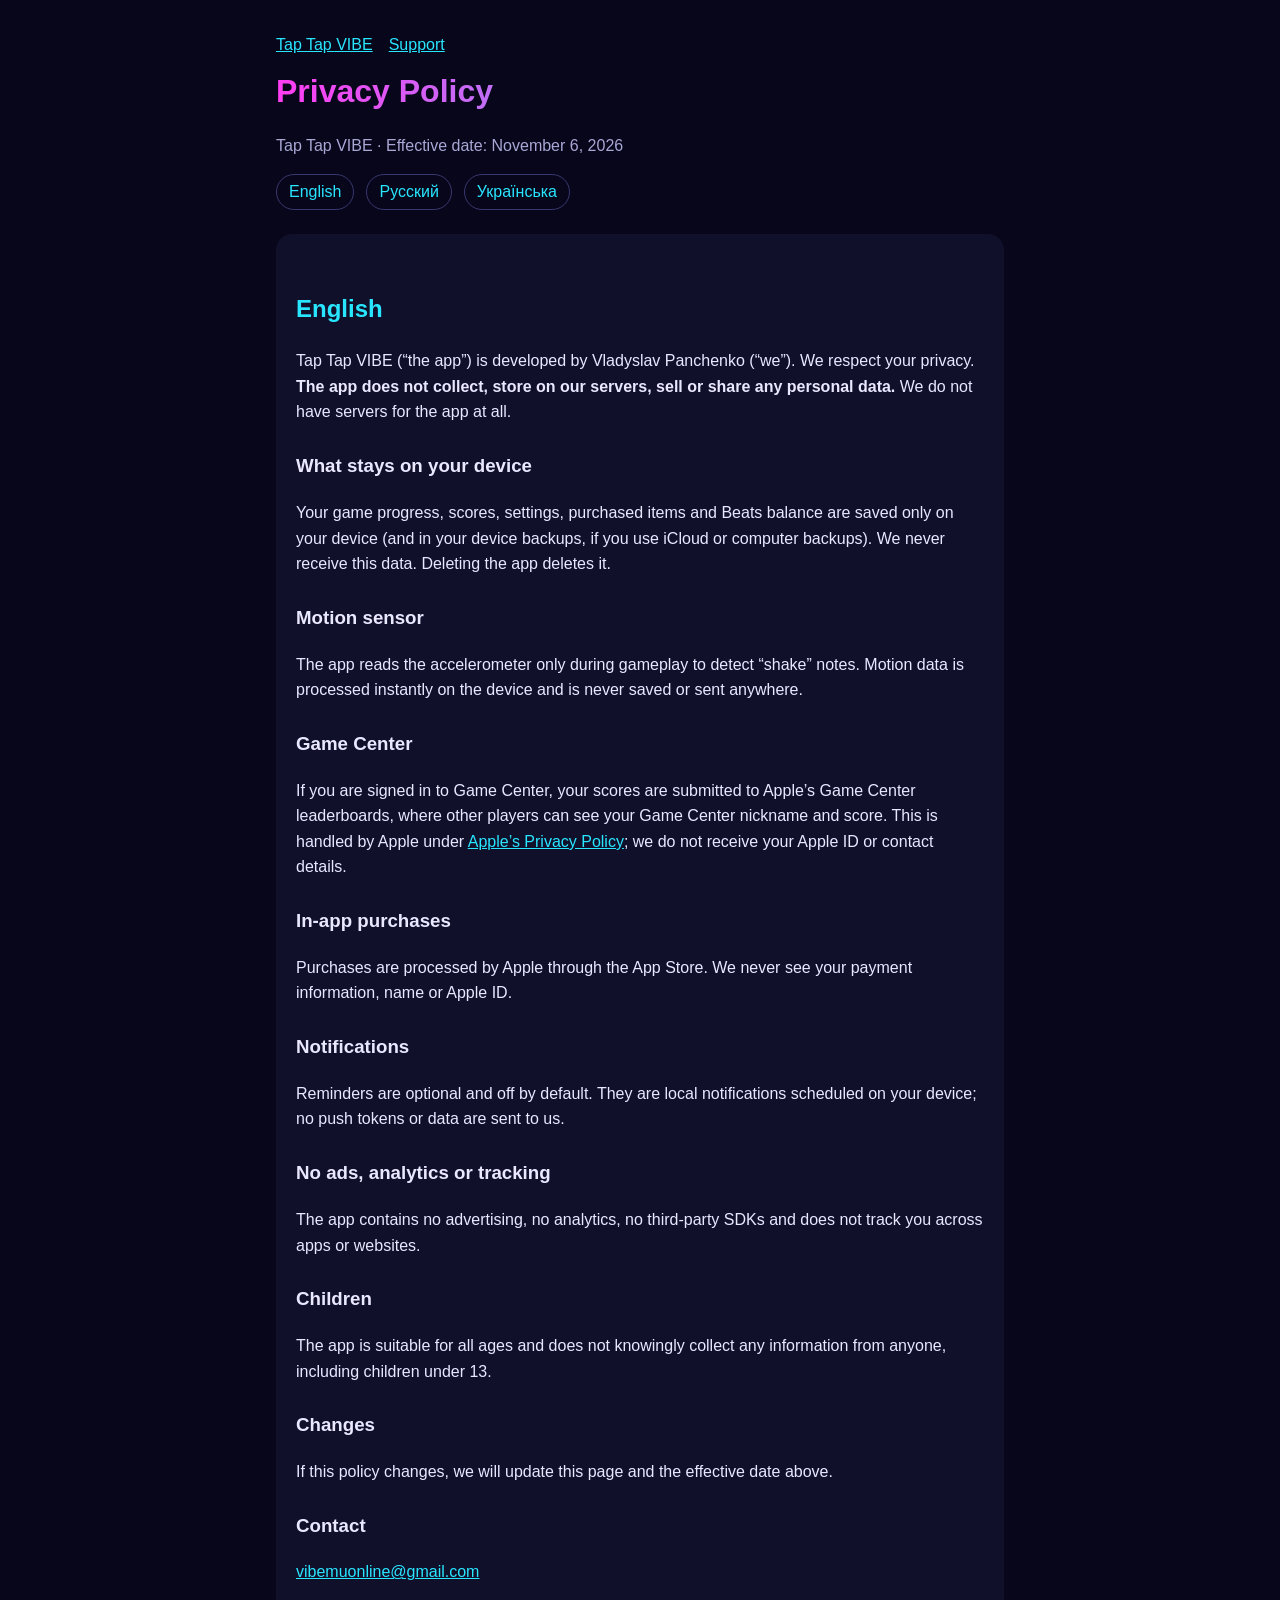
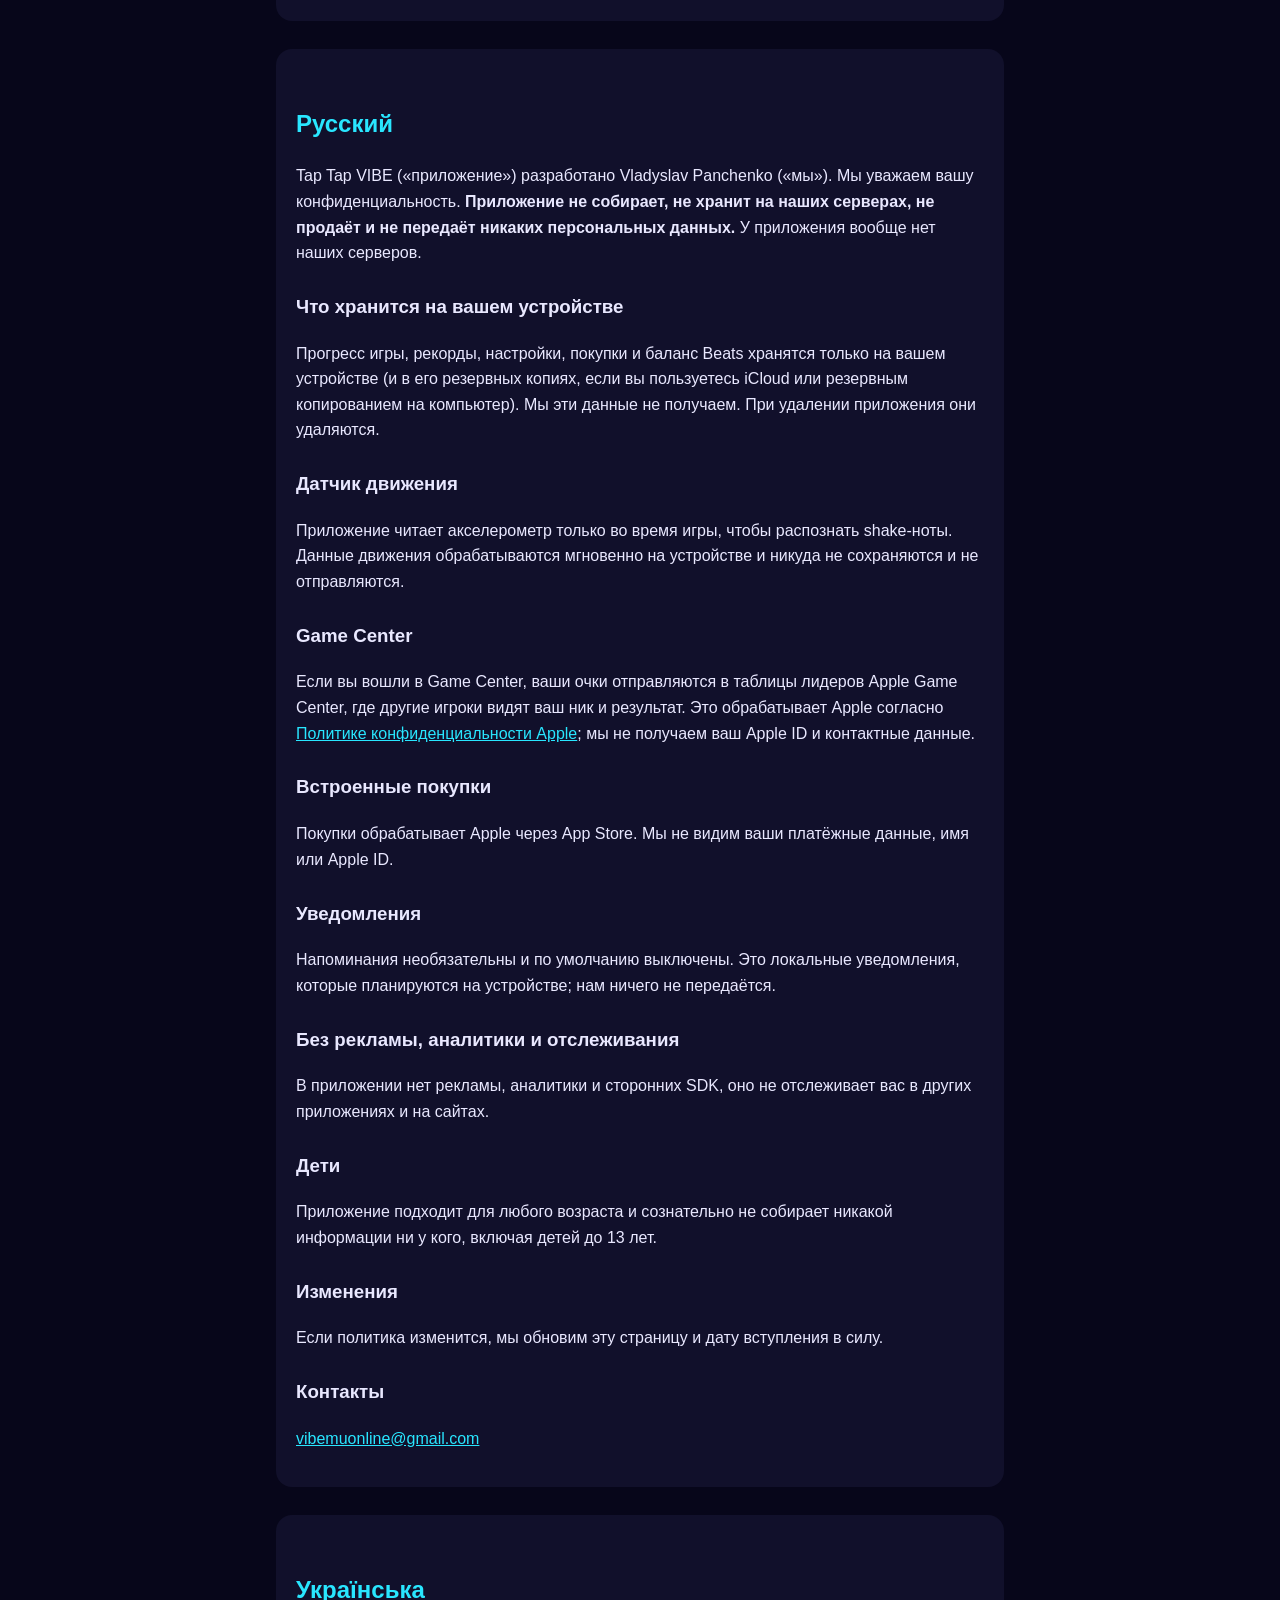
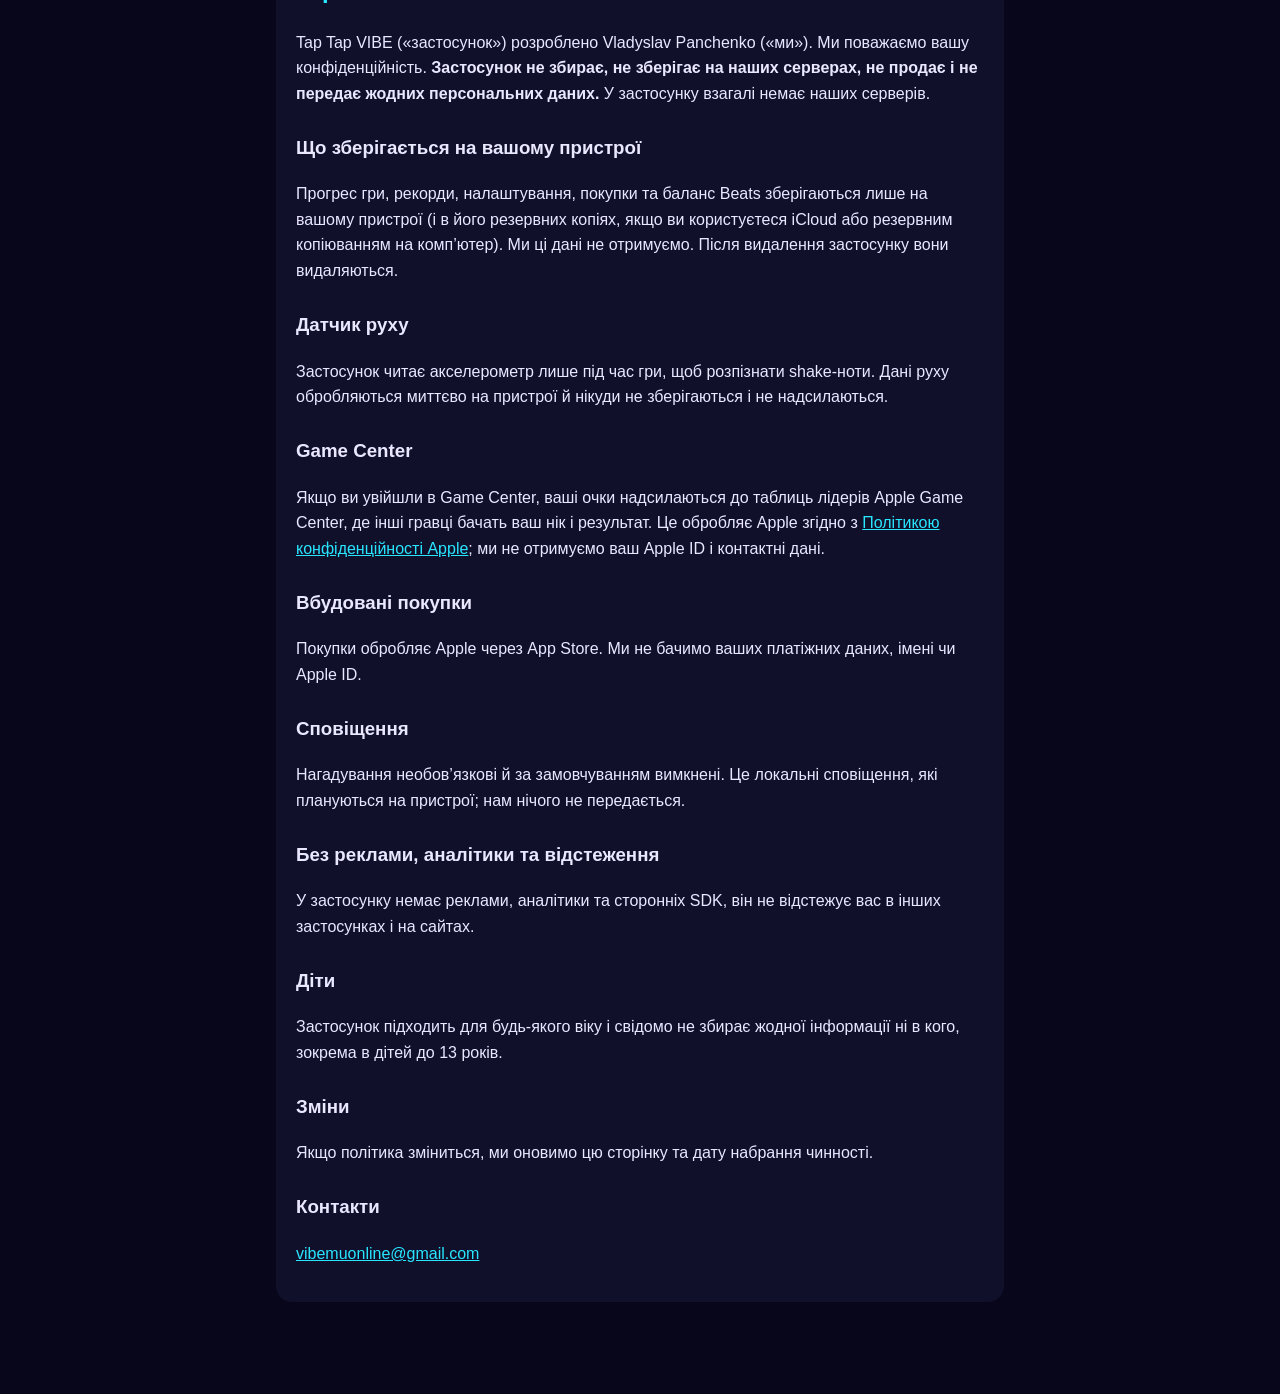
==== privacy.html @ b90d2db9 "Tap Tap VIBE support and privacy pages" ====
<!doctype html>
<html lang="en"><head><meta charset="utf-8"><meta name="viewport" content="width=device-width,initial-scale=1">
<title>Tap Tap VIBE Privacy</title><link rel="stylesheet" href="style.css"></head>
<body><main>
<nav class="top"><a href="index.html">Tap Tap VIBE</a><a href="support.html">Support</a></nav>
<h1>Privacy Policy</h1>
<p class="muted">Tap Tap VIBE · Effective date: November 6, 2026</p>
<div class="langs"><a href="#en">English</a><a href="#ru">Русский</a><a href="#uk">Українська</a></div>

<section class="lang" id="en">
<h2>English</h2>
<p>Tap Tap VIBE (“the app”) is developed by Vladyslav Panchenko (“we”). We respect your privacy. <strong>The app does not collect, store on our servers, sell or share any personal data.</strong> We do not have servers for the app at all.</p>
<h3>What stays on your device</h3>
<p>Your game progress, scores, settings, purchased items and Beats balance are saved only on your device (and in your device backups, if you use iCloud or computer backups). We never receive this data. Deleting the app deletes it.</p>
<h3>Motion sensor</h3>
<p>The app reads the accelerometer only during gameplay to detect “shake” notes. Motion data is processed instantly on the device and is never saved or sent anywhere.</p>
<h3>Game Center</h3>
<p>If you are signed in to Game Center, your scores are submitted to Apple’s Game Center leaderboards, where other players can see your Game Center nickname and score. This is handled by Apple under <a href="https://www.apple.com/legal/privacy/">Apple’s Privacy Policy</a>; we do not receive your Apple ID or contact details.</p>
<h3>In-app purchases</h3>
<p>Purchases are processed by Apple through the App Store. We never see your payment information, name or Apple ID.</p>
<h3>Notifications</h3>
<p>Reminders are optional and off by default. They are local notifications scheduled on your device; no push tokens or data are sent to us.</p>
<h3>No ads, analytics or tracking</h3>
<p>The app contains no advertising, no analytics, no third-party SDKs and does not track you across apps or websites.</p>
<h3>Children</h3>
<p>The app is suitable for all ages and does not knowingly collect any information from anyone, including children under 13.</p>
<h3>Changes</h3>
<p>If this policy changes, we will update this page and the effective date above.</p>
<h3>Contact</h3>
<p><a href="mailto:vibemuonline@gmail.com">vibemuonline@gmail.com</a></p>
</section>

<section class="lang" id="ru">
<h2>Русский</h2>
<p>Tap Tap VIBE («приложение») разработано Vladyslav Panchenko («мы»). Мы уважаем вашу конфиденциальность. <strong>Приложение не собирает, не хранит на наших серверах, не продаёт и не передаёт никаких персональных данных.</strong> У приложения вообще нет наших серверов.</p>
<h3>Что хранится на вашем устройстве</h3>
<p>Прогресс игры, рекорды, настройки, покупки и баланс Beats хранятся только на вашем устройстве (и в его резервных копиях, если вы пользуетесь iCloud или резервным копированием на компьютер). Мы эти данные не получаем. При удалении приложения они удаляются.</p>
<h3>Датчик движения</h3>
<p>Приложение читает акселерометр только во время игры, чтобы распознать shake-ноты. Данные движения обрабатываются мгновенно на устройстве и никуда не сохраняются и не отправляются.</p>
<h3>Game Center</h3>
<p>Если вы вошли в Game Center, ваши очки отправляются в таблицы лидеров Apple Game Center, где другие игроки видят ваш ник и результат. Это обрабатывает Apple согласно <a href="https://www.apple.com/legal/privacy/ru/">Политике конфиденциальности Apple</a>; мы не получаем ваш Apple ID и контактные данные.</p>
<h3>Встроенные покупки</h3>
<p>Покупки обрабатывает Apple через App Store. Мы не видим ваши платёжные данные, имя или Apple ID.</p>
<h3>Уведомления</h3>
<p>Напоминания необязательны и по умолчанию выключены. Это локальные уведомления, которые планируются на устройстве; нам ничего не передаётся.</p>
<h3>Без рекламы, аналитики и отслеживания</h3>
<p>В приложении нет рекламы, аналитики и сторонних SDK, оно не отслеживает вас в других приложениях и на сайтах.</p>
<h3>Дети</h3>
<p>Приложение подходит для любого возраста и сознательно не собирает никакой информации ни у кого, включая детей до 13 лет.</p>
<h3>Изменения</h3>
<p>Если политика изменится, мы обновим эту страницу и дату вступления в силу.</p>
<h3>Контакты</h3>
<p><a href="mailto:vibemuonline@gmail.com">vibemuonline@gmail.com</a></p>
</section>

<section class="lang" id="uk">
<h2>Українська</h2>
<p>Tap Tap VIBE («застосунок») розроблено Vladyslav Panchenko («ми»). Ми поважаємо вашу конфіденційність. <strong>Застосунок не збирає, не зберігає на наших серверах, не продає і не передає жодних персональних даних.</strong> У застосунку взагалі немає наших серверів.</p>
<h3>Що зберігається на вашому пристрої</h3>
<p>Прогрес гри, рекорди, налаштування, покупки та баланс Beats зберігаються лише на вашому пристрої (і в його резервних копіях, якщо ви користуєтеся iCloud або резервним копіюванням на комп’ютер). Ми ці дані не отримуємо. Після видалення застосунку вони видаляються.</p>
<h3>Датчик руху</h3>
<p>Застосунок читає акселерометр лише під час гри, щоб розпізнати shake-ноти. Дані руху обробляються миттєво на пристрої й нікуди не зберігаються і не надсилаються.</p>
<h3>Game Center</h3>
<p>Якщо ви увійшли в Game Center, ваші очки надсилаються до таблиць лідерів Apple Game Center, де інші гравці бачать ваш нік і результат. Це обробляє Apple згідно з <a href="https://www.apple.com/legal/privacy/">Політикою конфіденційності Apple</a>; ми не отримуємо ваш Apple ID і контактні дані.</p>
<h3>Вбудовані покупки</h3>
<p>Покупки обробляє Apple через App Store. Ми не бачимо ваших платіжних даних, імені чи Apple ID.</p>
<h3>Сповіщення</h3>
<p>Нагадування необов’язкові й за замовчуванням вимкнені. Це локальні сповіщення, які плануються на пристрої; нам нічого не передається.</p>
<h3>Без реклами, аналітики та відстеження</h3>
<p>У застосунку немає реклами, аналітики та сторонніх SDK, він не відстежує вас в інших застосунках і на сайтах.</p>
<h3>Діти</h3>
<p>Застосунок підходить для будь-якого віку і свідомо не збирає жодної інформації ні в кого, зокрема в дітей до 13 років.</p>
<h3>Зміни</h3>
<p>Якщо політика зміниться, ми оновимо цю сторінку та дату набрання чинності.</p>
<h3>Контакти</h3>
<p><a href="mailto:vibemuonline@gmail.com">vibemuonline@gmail.com</a></p>
</section>
</main></body></html>
---- style.css ----
:root{--bg:#07061a;--card:#11102b;--text:#e9e8ff;--muted:#a9a7d6;--accent:#ff3df2;--accent2:#29e6ff;color-scheme:dark}
*{box-sizing:border-box}
body{margin:0;background:var(--bg);color:var(--text);font:16px/1.6 -apple-system,BlinkMacSystemFont,"Segoe UI",Roboto,sans-serif}
main{max-width:760px;margin:0 auto;padding:32px 16px 64px}
h1{font-size:2rem;margin:.2em 0;background:linear-gradient(90deg,var(--accent),var(--accent2));-webkit-background-clip:text;background-clip:text;color:transparent}
h2{margin-top:2em;color:var(--accent2)}
h3{margin-top:1.4em}
a{color:var(--accent2)}
.muted{color:var(--muted)}
.langs{display:flex;gap:12px;flex-wrap:wrap;margin:12px 0 24px}
.langs a{padding:4px 12px;border:1px solid #3a3870;border-radius:999px;text-decoration:none}
section.lang{background:var(--card);border-radius:16px;padding:8px 20px 20px;margin-bottom:28px}
nav.top{display:flex;gap:16px;margin-bottom:8px}
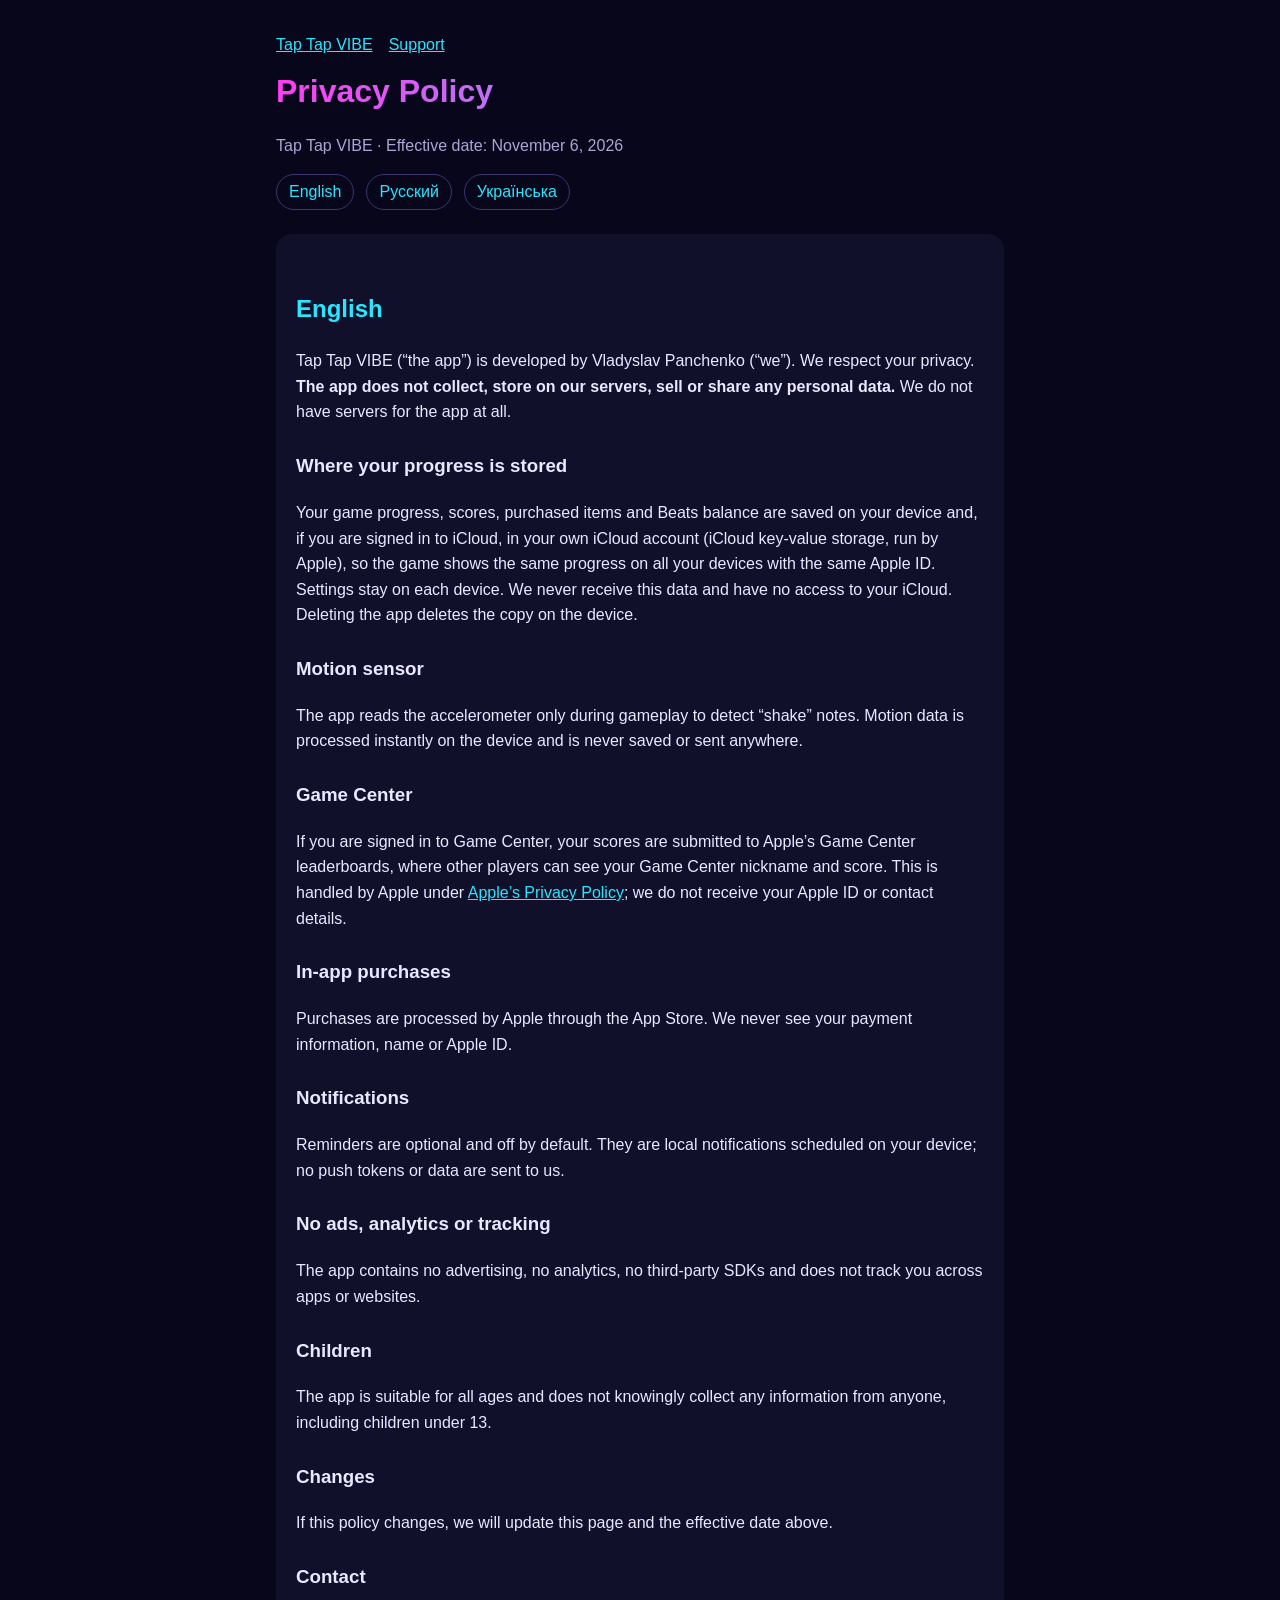
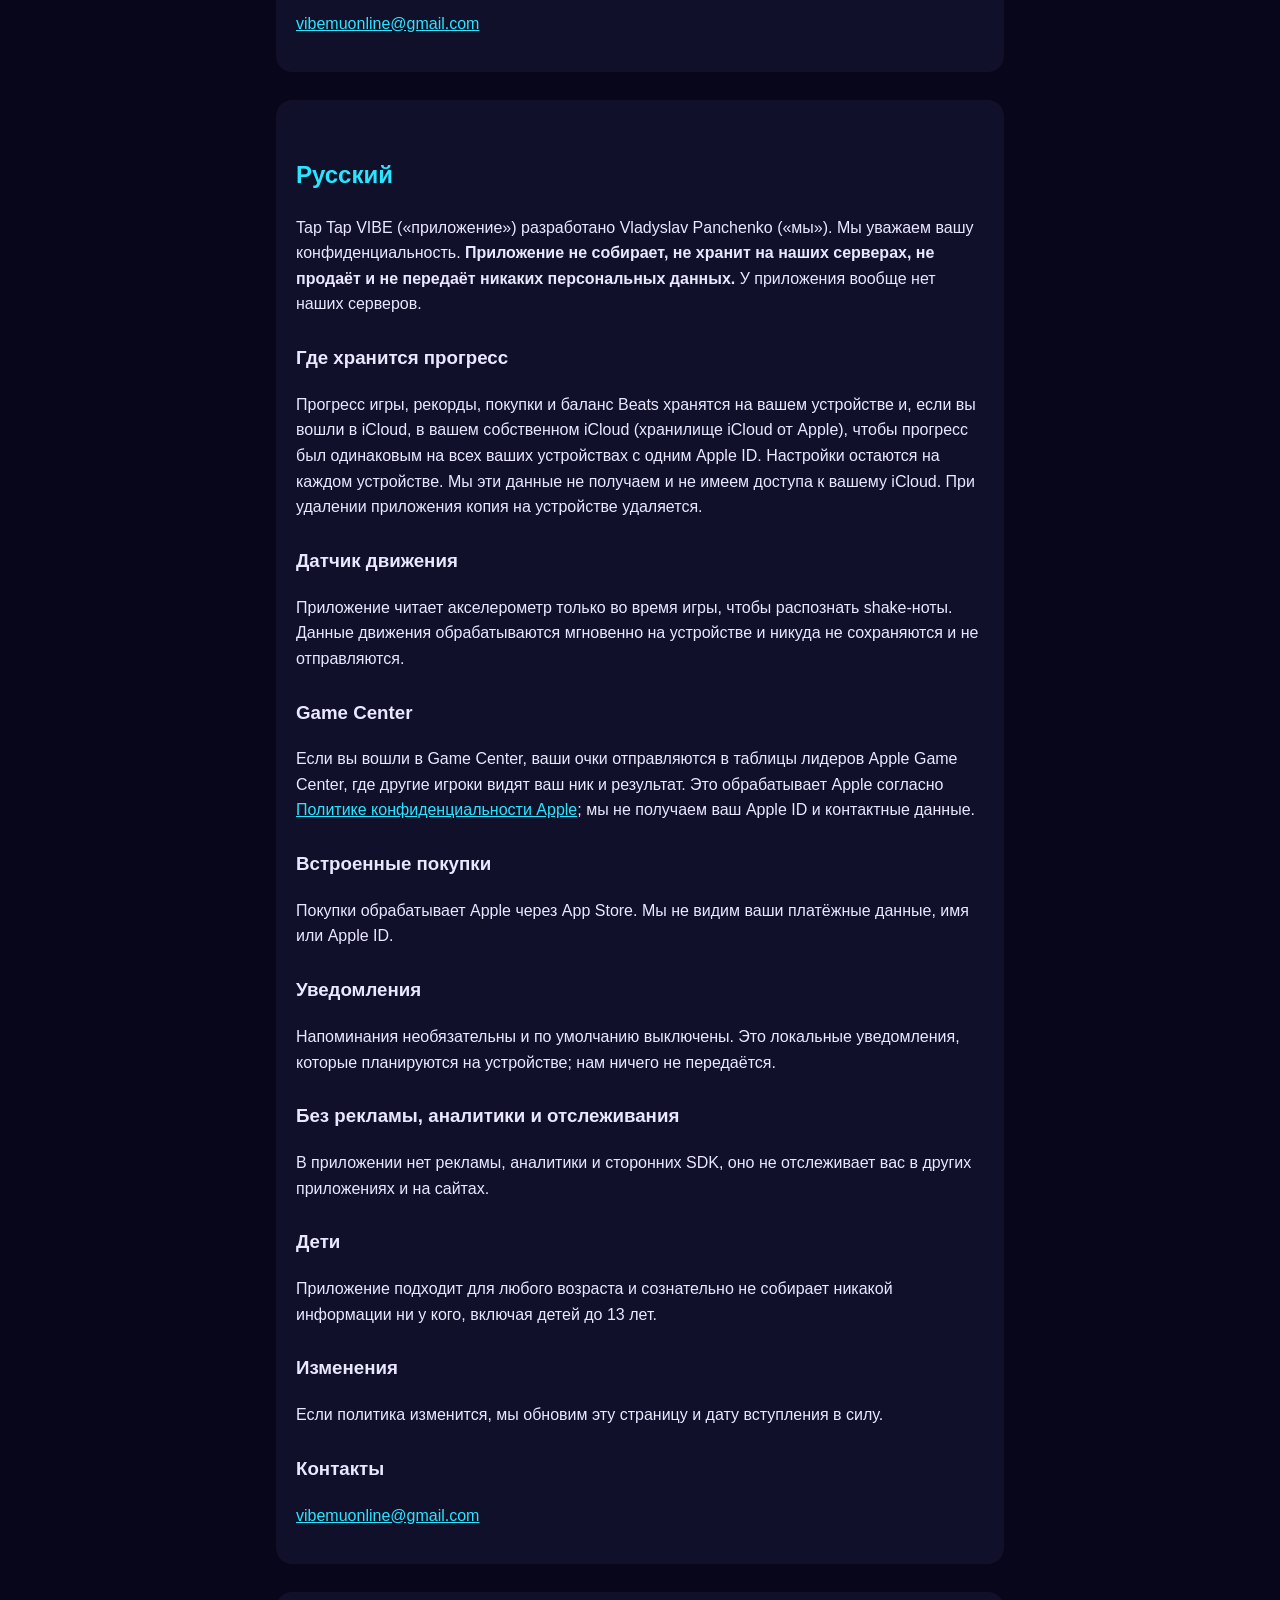
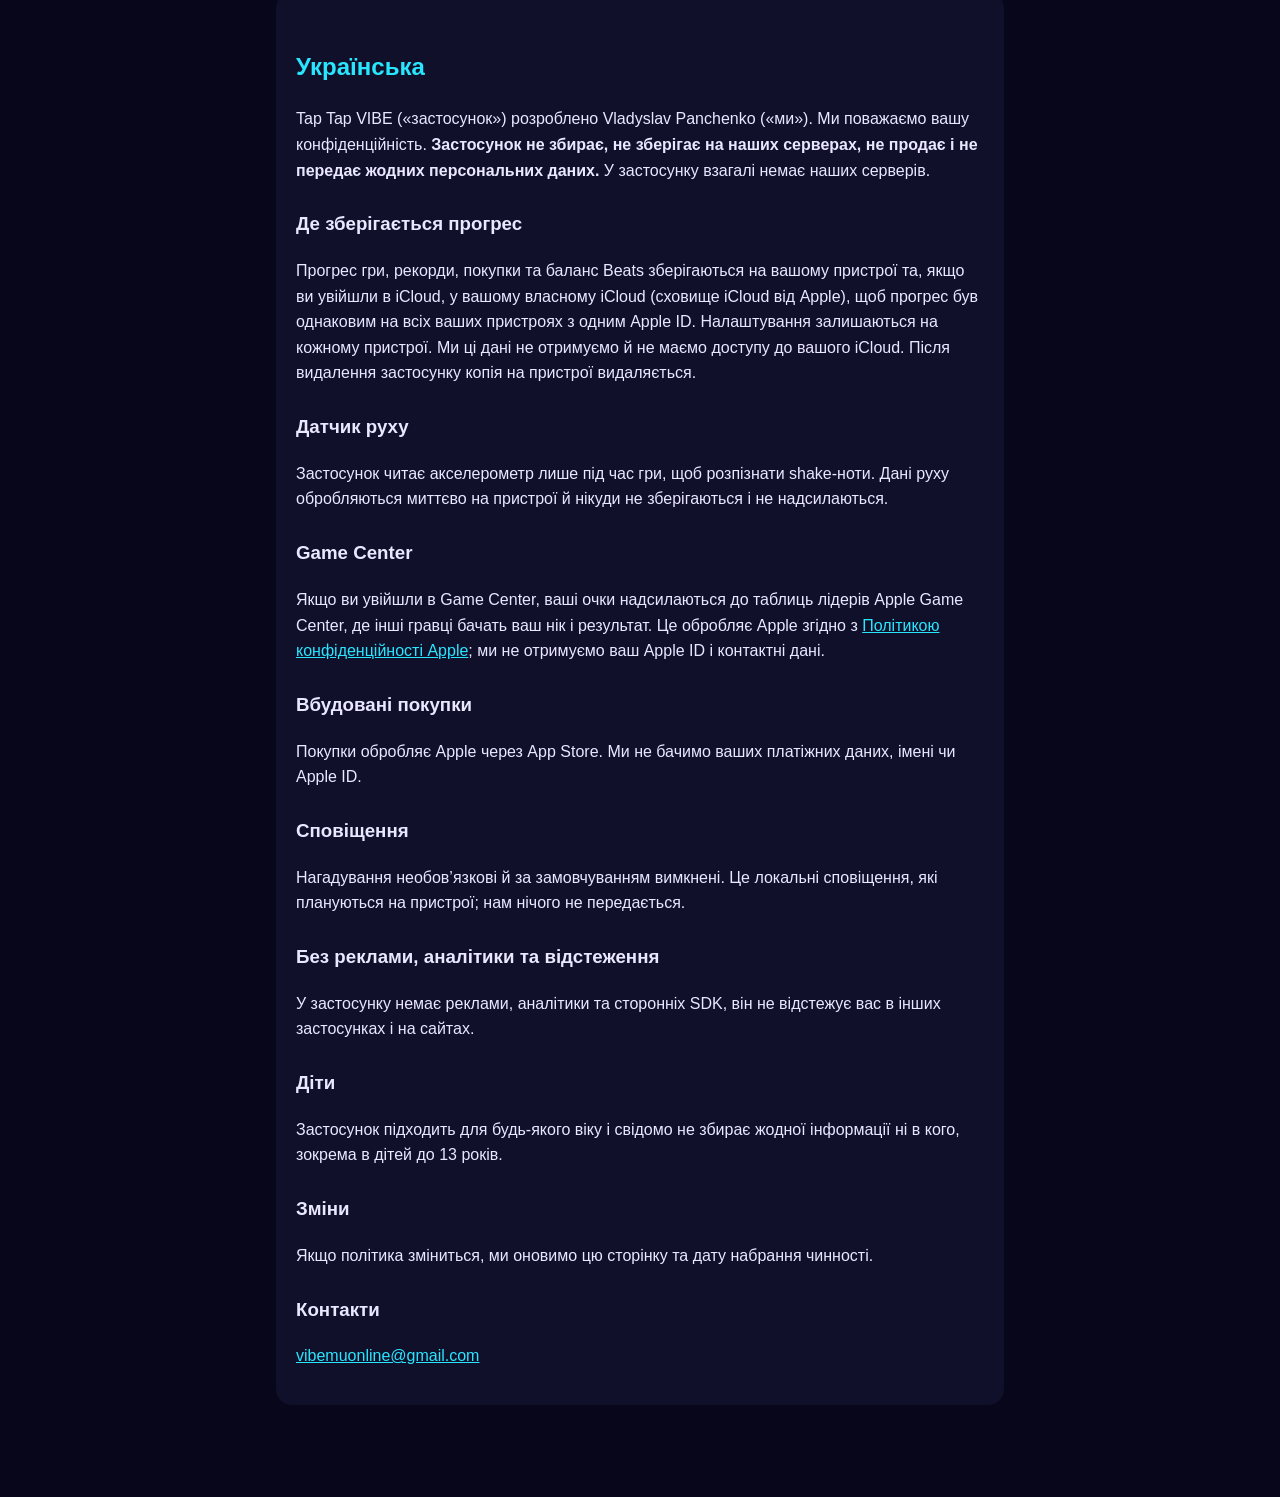
==== commit 98fa7955: "Privacy policy and FAQ: progress syncs through the player's own iCloud Co-Authored-By: Claude Opus 5" ====
--- a/privacy.html
+++ b/privacy.html
@@ -10,8 +10,8 @@
 <section class="lang" id="en">
 <h2>English</h2>
 <p>Tap Tap VIBE (“the app”) is developed by Vladyslav Panchenko (“we”). We respect your privacy. <strong>The app does not collect, store on our servers, sell or share any personal data.</strong> We do not have servers for the app at all.</p>
-<h3>What stays on your device</h3>
-<p>Your game progress, scores, settings, purchased items and Beats balance are saved only on your device (and in your device backups, if you use iCloud or computer backups). We never receive this data. Deleting the app deletes it.</p>
+<h3>Where your progress is stored</h3>
+<p>Your game progress, scores, purchased items and Beats balance are saved on your device and, if you are signed in to iCloud, in your own iCloud account (iCloud key-value storage, run by Apple), so the game shows the same progress on all your devices with the same Apple ID. Settings stay on each device. We never receive this data and have no access to your iCloud. Deleting the app deletes the copy on the device.</p>
 <h3>Motion sensor</h3>
 <p>The app reads the accelerometer only during gameplay to detect “shake” notes. Motion data is processed instantly on the device and is never saved or sent anywhere.</p>
 <h3>Game Center</h3>
@@ -33,8 +33,8 @@
 <section class="lang" id="ru">
 <h2>Русский</h2>
 <p>Tap Tap VIBE («приложение») разработано Vladyslav Panchenko («мы»). Мы уважаем вашу конфиденциальность. <strong>Приложение не собирает, не хранит на наших серверах, не продаёт и не передаёт никаких персональных данных.</strong> У приложения вообще нет наших серверов.</p>
-<h3>Что хранится на вашем устройстве</h3>
-<p>Прогресс игры, рекорды, настройки, покупки и баланс Beats хранятся только на вашем устройстве (и в его резервных копиях, если вы пользуетесь iCloud или резервным копированием на компьютер). Мы эти данные не получаем. При удалении приложения они удаляются.</p>
+<h3>Где хранится прогресс</h3>
+<p>Прогресс игры, рекорды, покупки и баланс Beats хранятся на вашем устройстве и, если вы вошли в iCloud, в вашем собственном iCloud (хранилище iCloud от Apple), чтобы прогресс был одинаковым на всех ваших устройствах с одним Apple ID. Настройки остаются на каждом устройстве. Мы эти данные не получаем и не имеем доступа к вашему iCloud. При удалении приложения копия на устройстве удаляется.</p>
 <h3>Датчик движения</h3>
 <p>Приложение читает акселерометр только во время игры, чтобы распознать shake-ноты. Данные движения обрабатываются мгновенно на устройстве и никуда не сохраняются и не отправляются.</p>
 <h3>Game Center</h3>
@@ -56,8 +56,8 @@
 <section class="lang" id="uk">
 <h2>Українська</h2>
 <p>Tap Tap VIBE («застосунок») розроблено Vladyslav Panchenko («ми»). Ми поважаємо вашу конфіденційність. <strong>Застосунок не збирає, не зберігає на наших серверах, не продає і не передає жодних персональних даних.</strong> У застосунку взагалі немає наших серверів.</p>
-<h3>Що зберігається на вашому пристрої</h3>
-<p>Прогрес гри, рекорди, налаштування, покупки та баланс Beats зберігаються лише на вашому пристрої (і в його резервних копіях, якщо ви користуєтеся iCloud або резервним копіюванням на комп’ютер). Ми ці дані не отримуємо. Після видалення застосунку вони видаляються.</p>
+<h3>Де зберігається прогрес</h3>
+<p>Прогрес гри, рекорди, покупки та баланс Beats зберігаються на вашому пристрої та, якщо ви увійшли в iCloud, у вашому власному iCloud (сховище iCloud від Apple), щоб прогрес був однаковим на всіх ваших пристроях з одним Apple ID. Налаштування залишаються на кожному пристрої. Ми ці дані не отримуємо й не маємо доступу до вашого iCloud. Після видалення застосунку копія на пристрої видаляється.</p>
 <h3>Датчик руху</h3>
 <p>Застосунок читає акселерометр лише під час гри, щоб розпізнати shake-ноти. Дані руху обробляються миттєво на пристрої й нікуди не зберігаються і не надсилаються.</p>
 <h3>Game Center</h3>
